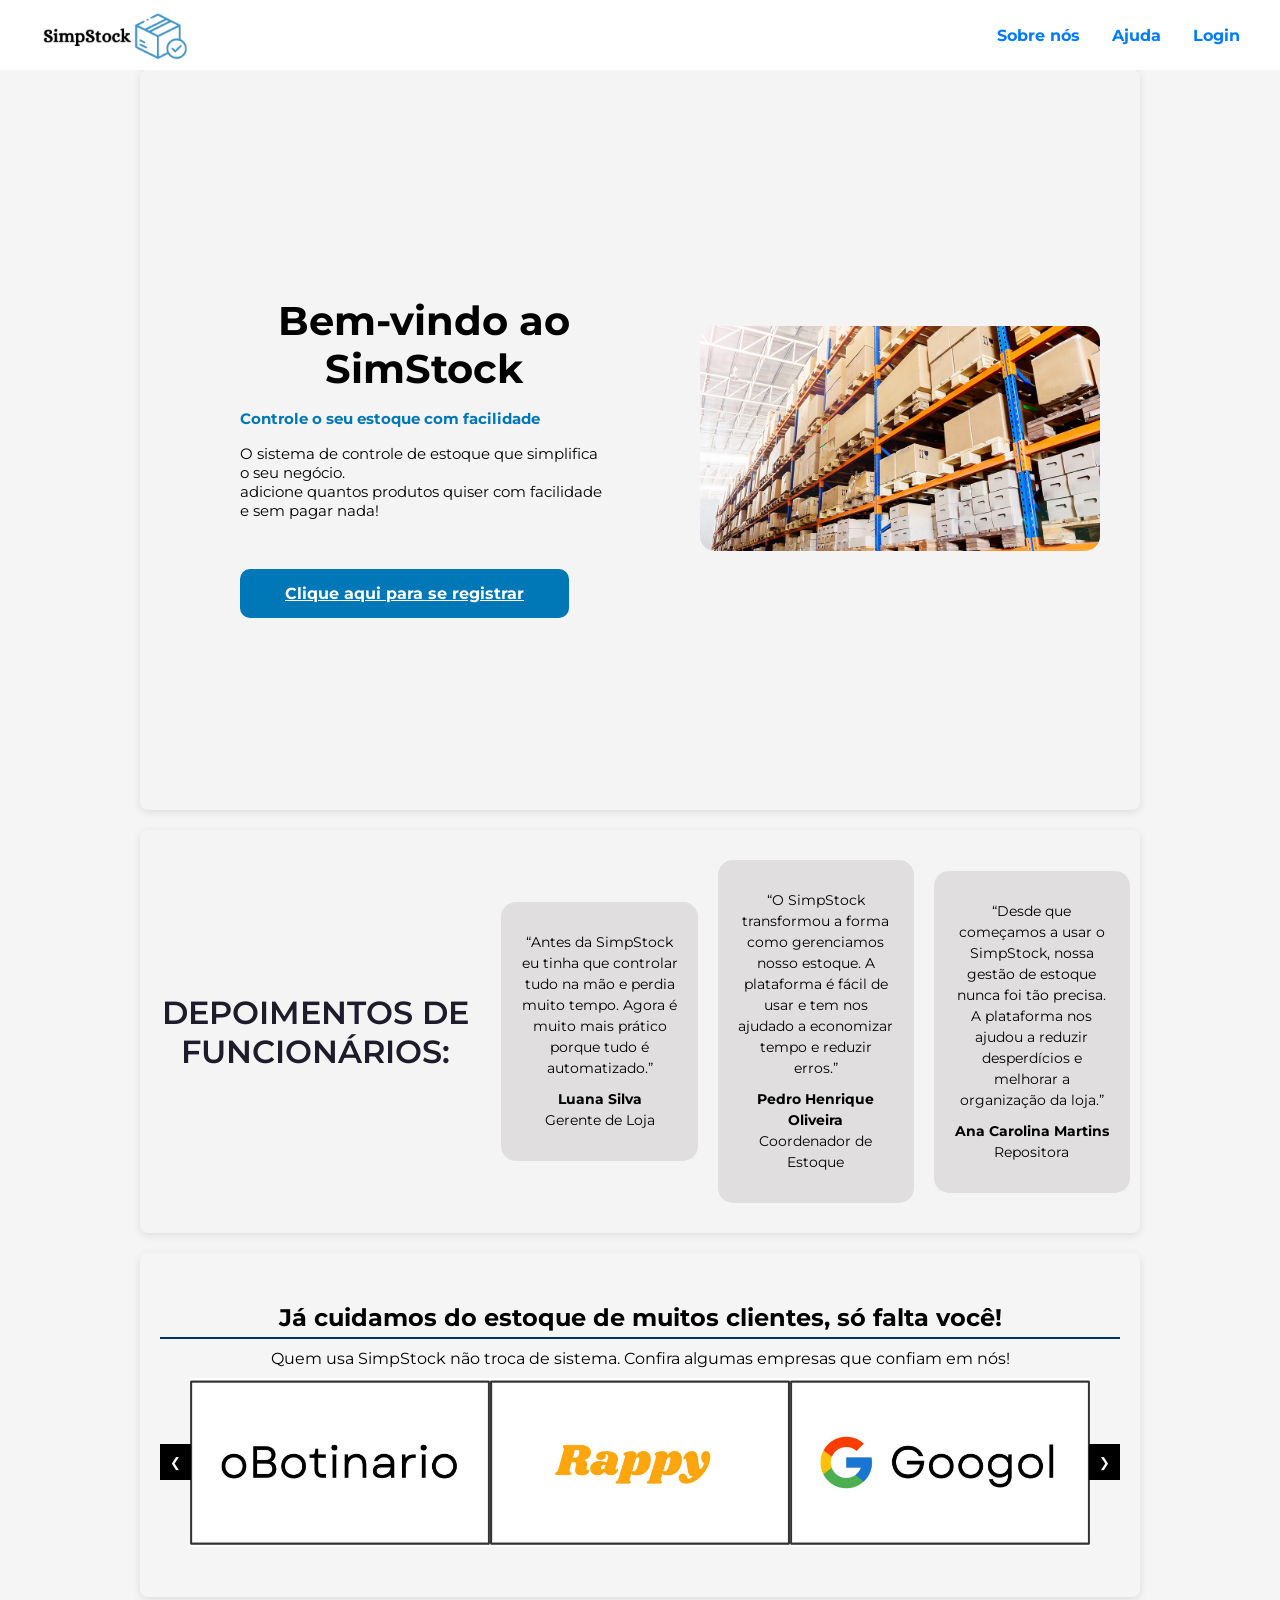
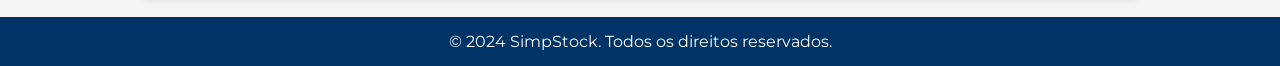
==== index.html @ a416d8d1 "Arquivos atuais do projeto" ====
<!DOCTYPE html>
<html lang="Pt-br">
<head>
    <meta charset="UTF-8">
    <meta http-equiv="X-UA-Compatible" content="IE=edge">
    <meta name="viewport" content="width=device-width, initial-scale=1.0">
    <link rel="stylesheet" href="https://cdnjs.cloudflare.com/ajax/libs/font-awesome/6.4.2/css/all.min.css">
    <link href='https://unpkg.com/boxicons@2.1.2/css/boxicons.min.css' rel='stylesheet'>
    <link rel="stylesheet" href="src/Simpstock_style.css">
    <title>SimpStock</title>
</head>
<body>
    <header>
        <nav class="navigation">
                    <img class="logo" src="src/imagens/logo.png" alt="SimStock">
                    <ul class="nav-menu">
                        <li class="nav-item"><a href="src/Sobre_nós.html"><Strong>Sobre nós</Strong></a></li>
                        <li class="nav-item"><a href="src/Ajuda.html"><Strong>Ajuda</Strong></a></li>
                        <li class="nav-item"><a href="src/Login.html"><Strong>Login</Strong></a></li>
                    </ul>
        </nav>
    </header>
    <main>
        <!-- apresentação -->
        <section class="home">
            <div class="home-text">
                <h1 class="text-h1">Bem-vindo ao SimStock</h4>
                <h4 class="text-h4">Controle o seu estoque com facilidade</h1>
                <p>O sistema de controle de estoque que simplifica o seu negócio.<br> 
                    adicione quantos produtos quiser com facilidade e sem pagar nada!</p>
                <a href="src/Login.html" class="home-btn">Clique aqui para se registrar</a>
            </div>
            <div class="home-img">
                <img src="src/imagens/Estoque.jpg" alt="Estoque">
            </div>

        </section>
        <!-- Depoimentos -->
        <section class="Depoimentos">
            <h1 class="depoimentos-title">Depoimentos de Funcionários:</h1>
            <div class="dep1">
                <p>“Antes da SimpStock eu tinha que controlar tudo na mão e perdia muito tempo. Agora é muito mais prático porque tudo é automatizado.”</p>
                <p><strong> Luana Silva</strong><br>Gerente de Loja</p>
            </div>
            <div class="dep2">
                <p>“O SimpStock transformou a forma como gerenciamos nosso estoque. A plataforma é fácil de usar e tem nos ajudado a economizar tempo e reduzir erros.”</p>
                <p><strong>Pedro Henrique Oliveira</strong><br>Coordenador de Estoque</p>
            </div>
            <div class="dep3">
                <p>“Desde que começamos a usar o SimpStock, nossa gestão de estoque nunca foi tão precisa. A plataforma nos ajudou a reduzir desperdícios e melhorar a organização da loja.”</p>
                <p><strong>Ana Carolina Martins</strong><br>Repositora</p>
            </section>

        <!-- Carrossel de Clientes -->
        <section class="clients">
            <h2 class="section-title">Já cuidamos do estoque de muitos clientes, só falta você!</h2>
            <p class="section-description">Quem usa SimpStock não troca de sistema. Confira algumas empresas que confiam em nós!</p>
            <div class="carousel">
                <button class="carousel-button prev" onclick="prevSlide()">&#10094;</button>
                <div class="carousel-images">
                    <img src="src/imagens/Botinario.jpg" alt="O Botinario" class="client-logo">
                    <img src="src/imagens/rappy.jpg" alt="Rappy" class="client-logo">
                    <img src="src/imagens/googol.jpg" alt="Googol" class="client-logo">
                    <img src="src/imagens/linked.jpg" alt="Linked Out">
                    <img src="src/imagens/clothes.jpg" alt="Wesley Clothes">
                    <img src="src/imagens/marca 6.jpg" alt="Marca 6">
                </div>
                <button class="carousel-button next" onclick="nextSlide()">&#10095;</button>
            </div>
        </section>
    </main>
    <!-- Rodapé -->
    <footer>
        <p>&copy; 2024 SimpStock. Todos os direitos reservados.</p>
    </footer>

    <script src="src/Simpstock_script.js"></script>
</body>
</html>
---- src/Simpstock_style.css ----
@import url('https://fonts.googleapis.com/css2?family=Montserrat:wght@300;400;500;600;700&display=swap');

*{
    margin: 0;
    padding: 0;
    box-sizing: border-box;
    font-family: 'Montserrat', sans-serif;
}
body {
    background-color: rgb(245, 245, 245);
    display: flex;
    align-items: center;
    justify-content: center;
    flex-direction: column;
    padding-top: 50px;
}

/* Página Principal */
:root{
    --red:#0077b6;
    --white:#fff;
    --dark:#1e1c2a;
}
.navigation {
    display: flex;
    align-items: center;
    justify-content: space-between;
    padding: 18px 40px;
    width: 100%;
    background: transparent;
    position: fixed; 
    top: 0;
    left: 0;
    z-index: 1000; 
    box-shadow: none;
    transition: all 0.3s;
    height: 70px;
    background-color: white;
}

.navigation .logo {
    width: 150px;
}

.nav-menu {
    display: flex;
    gap: 2rem;
    list-style: none;
}

.nav-menu .nav-item a {
    color: #007BFF; 
    font-weight: bolder;
    text-decoration: none;
    font-size: 16px;
    font-weight: 500;
    transition: color 0.3s;
}

.nav-menu .nav-item a:hover {
    color: var(--red);
}


.home {
    width: 100%;
    height: calc(90vh - 70px); 
    display: flex;
    align-items: center;
    justify-content: space-between;
    padding: 0px 10%;
    flex-direction: row; 
    gap: 2rem;
}

.home-text{
    max-width: 37rem;
}
.home-text .text-h4{
    font-size: 1.5rem;
    color: var(--red);
    margin-bottom: 1rem;
}
.home-text .text-h1{
    font-size: 4rem;
    margin-bottom: 1rem;
    line-height: 4rem;
}
.home-text p{
    margin-bottom: 4rem;
}
.home-btn{
    padding: 15px 45px;
    background: var(--red);
    color: var(--white);
    border-radius: 10px;
    font-weight: 700;
    transition: all 0.5s;
}
.home-btn:hover{
    background: #00b4d8;
}
.home-img img{
    width: 1000px;
    border-radius: 30px;
    margin-left: 60px;
}
@media (max-width: 768px) {
    .navigation {
        flex-direction: column;
        align-items: flex-start;
    }

    .nav-menu {
        flex-direction: column;
        gap: 1rem;
        margin-top: 10px;
    }

    .nav-menu .nav-item a {
        font-size: 14px;
    }
}

.home-text {
    max-width: 50%; 
    text-align: left; 
}
    .home .text-h4{
        font-size: 15px;
    }
    .home .text-h1{
        font-size: 2.5rem;
        line-height: 3rem;
    }
    .home p{
        font-size: 15px;
    }
    .home-img {
        max-width: 50%;
    }
    
    .home-img img {
        width: 100%; 
        border-radius: 15px;
    }

/* Depoimentos */
    .Depoimentos {
        display: flex;
        justify-content: space-around;
        align-items: center;
        margin: 20px 0;
        padding: 20px;
        padding: 20px 0;
        text-align: center;
        }

      .depoimentos-title {
        font-size: 2rem;
        font-weight: 600;
        color: #1e1c2a;
        margin-bottom: 20px; 
        text-transform: uppercase;
    }

      .dep1, .dep2, .dep3 {
        background-color: #e0dede;
        padding: 20px;
        border-radius: 15px;
        width: 30%;
        margin: 10px;
      }
      
      .dep1 h2, .dep2 h2, .dep3 h2 {
        font-size: 18px;
        font-weight: bold;
        margin-bottom: 15px;
      }
      
      .dep1 p, .dep2 p, .dep3 p {
        font-size: 14px;
        margin-bottom: 10px;
        line-height: 1.5;
      }
      
      .dep1 strong, .dep2 strong, .dep3 strong {
        color: black;
      }

/*Carrosel de Clientes*/
.clients {
    text-align: center;
    padding: 50px 20px;
    background-color: rgb(245, 245, 245);;
  }
  
  .carousel {
    display: flex;
    align-items: center;
    justify-content: center;
    position: relative;
  }
  
  .carousel-images {
    display: flex;
    overflow: hidden;
    width: 900px;
  }
  
  .carousel-images img {
    min-width: 300px;
    transition: transform 0.5s ease-in-out;
  }
  
  .carousel-button {
    background: #000000;
    color: white;
    border: none;
    cursor: pointer;
    padding: 10px;
    position: absolute;
    top: 50%;
    transform: translateY(-50%);
  }
  
  .carousel-button.prev {
    left: 0;
  }
  
  .carousel-button.next {
    right: 0;
  }

/* Login */
body.login-page {
    background-color: rgb(245, 245, 245);
    font-family: 'Montserrat', sans-serif;
}

body.login-page {
    display: flex;
    align-items: center;
    justify-content: center;
    flex-direction: column;
    min-height: 100vh;
    padding-top: 0;
}

.container{
    background-color: #fff;
    border-radius: 30px;
    box-shadow: 0 5px 15px rgba(0, 0, 0, 0.35);
    position: relative;
    overflow: hidden;
    width: 768px;
    max-width: 100%;
    min-height: 480px;
}

.container p{
    font-size: 14px;
    line-height: 20px;
    letter-spacing: 0.3px;
    margin: 20px 0;
}

.container span{
    font-size: 12px;
}

.container a{
    color: #333;
    font-size: 13px;
    text-decoration: none;
    margin: 15px 0 10px;
}

.container button{
    background-color: #0077b6;
    color: #fff;
    font-size: 12px;
    padding: 10px 45px;
    border: 1px solid transparent;
    border-radius: 8px;
    font-weight: 600;
    letter-spacing: 0.5px;
    text-transform: uppercase;
    margin-top: 10px;
    cursor: pointer;
}

.container button.hidden{
    background-color: transparent;
    border-color: #fff;
}

.container form{
    background-color: #fff;
    display: flex;
    align-items: center;
    justify-content: center;
    flex-direction: column;
    padding: 0 40px;
    height: 100%;
}

.container input{
    background-color: #eee;
    border: none;
    margin: 8px 0;
    padding: 10px 15px;
    font-size: 13px;
    border-radius: 8px;
    width: 100%;
    outline: none;
}

.form-container{
    position: absolute;
    top: 0;
    height: 100%;
    transition: all 0.6s ease-in-out;
}

.sign-in{
    left: 0;
    width: 50%;
    z-index: 2;
}

.container.active .sign-in{
    transform: translateX(100%);
}

.sign-up{
    left: 0;
    width: 50%;
    opacity: 0;
    z-index: 1;
}

.container.active .sign-up{
    transform: translateX(100%);
    opacity: 1;
    z-index: 5;
    animation: move 0.6s;
}

@keyframes move{
    0%, 49.99%{
        opacity: 0;
        z-index: 1;
    }
    50%, 100%{
        opacity: 1;
        z-index: 5;
    }
}

.social-icons{
    margin: 20px 0;
}

.social-icons a{
    border: 1px solid #ccc;
    border-radius: 20%;
    display: inline-flex;
    justify-content: center;
    align-items: center;
    margin: 0 3px;
    width: 40px;
    height: 40px;
}

.toggle-container{
    position: absolute;
    top: 0;
    left: 50%;
    width: 50%;
    height: 100%;
    overflow: hidden;
    transition: all 0.6s ease-in-out;
    border-radius: 150px 0 0 100px;
    z-index: 1000;
}

.container.active .toggle-container{
    transform: translateX(-100%);
    border-radius: 0 150px 100px 0;
}

.toggle{
    background-color: #0077b6;
    height: 100%;
    background: linear-gradient(to right, #00b4d8, #03045e);
    color: #fff;
    position: relative;
    left: -100%;
    height: 100%;
    width: 200%;
    transform: translateX(0);
    transition: all 0.6s ease-in-out;
}

.container.active .toggle{
    transform: translateX(50%);
}

.toggle-panel{
    position: absolute;
    width: 50%;
    height: 100%;
    display: flex;
    align-items: center;
    justify-content: center;
    flex-direction: column;
    padding: 0 30px;
    text-align: center;
    top: 0;
    transform: translateX(0);
    transition: all 0.6s ease-in-out;
}

.toggle-left{
    transform: translateX(-200%);
}

.container.active .toggle-left{
    transform: translateX(0);
}

.toggle-right{
    right: 0;
    transform: translateX(0);
}

.container.active .toggle-right{
    transform: translateX(200%);
}


/*Sobre Nós*/
.valores
.Valores h1,
.Valores h2{
    color: black;
}

h1 {
    text-align: center;
    margin-top: 20px;
}

section {
    padding: 20px;
    margin: 20px auto;
    max-width: 1000px;
    background-color: #f4f4f4;
    border-radius: 8px;
    box-shadow: 0 2px 8px rgba(0, 0, 0, 0.1);
}

section h2 {
    margin-bottom: 10px;
    border-bottom: 2px solid #003366;
    padding-bottom: 5px;
}

section p {
    margin: 10px 0;
}

strong .valores {
    color: black;
}

/* Contact Section */
.contact-container {
    display: flex;
    justify-content: space-between;
    margin-top: 20px;
}

.contact-container div {
    flex: 1;
    text-align: center;
    padding: 10px;
    background-color: #e6f7ff;
    border-radius: 8px;
    margin: 0 10px;
}

.contact-container div p {
    margin: 5px 0;
    font-weight: bold;
}

footer {
    background-color: #003366;
    color: #fff;
    text-align: center;
    padding: 10px 0;
    position: relative;
    bottom: 0;
    width: 100%;
}

footer p {
    margin: 5px 0;
}

footer a {
    color: #ffc107;
    text-decoration: none;
}

footer a:hover {
    text-decoration: underline;
}


/*tela_inicial*/
.central{
    display: flex;
    flex-direction: column;
    align-items: center;
    flex-grow: 1;
}

button.central {
    width: 350px;
    padding: 20px;
    margin: 15px 0;
    border: none;
    border-radius: 12px;
    background-color: #333;
    color: #fff;
    font-size: 20px;
    cursor: pointer;
    transition: background-color 0.3s, transform 0.2s;
}

button.central:hover {
    background-color: #444;
    transform: scale(1.05);
}

h4.central {
    position: absolute;
    bottom: 10px;
    left: 50%;
    transform: translateX(-50%);
    color: #333;
    font-weight: normal;
    font-size: 16px;
}

h4 strong.central {
    color: #3498db;
}
/* ... Mantenha o CSS anterior ... */

/* NOVO: Estilo para o container de senha e o ícone do olho */
.password-container {
    position: relative;
    width: 100%;
}

.password-container input {
    width: 100%;
    padding-right: 40px; /* Espaço para não escrever em cima do ícone */
}

.password-container i {
    position: absolute;
    right: 15px;
    top: 50%;
    transform: translateY(-50%);
    cursor: pointer;
    color: #666;
    font-size: 14px;
}

.password-container i:hover {
    color: #0077b6;
}
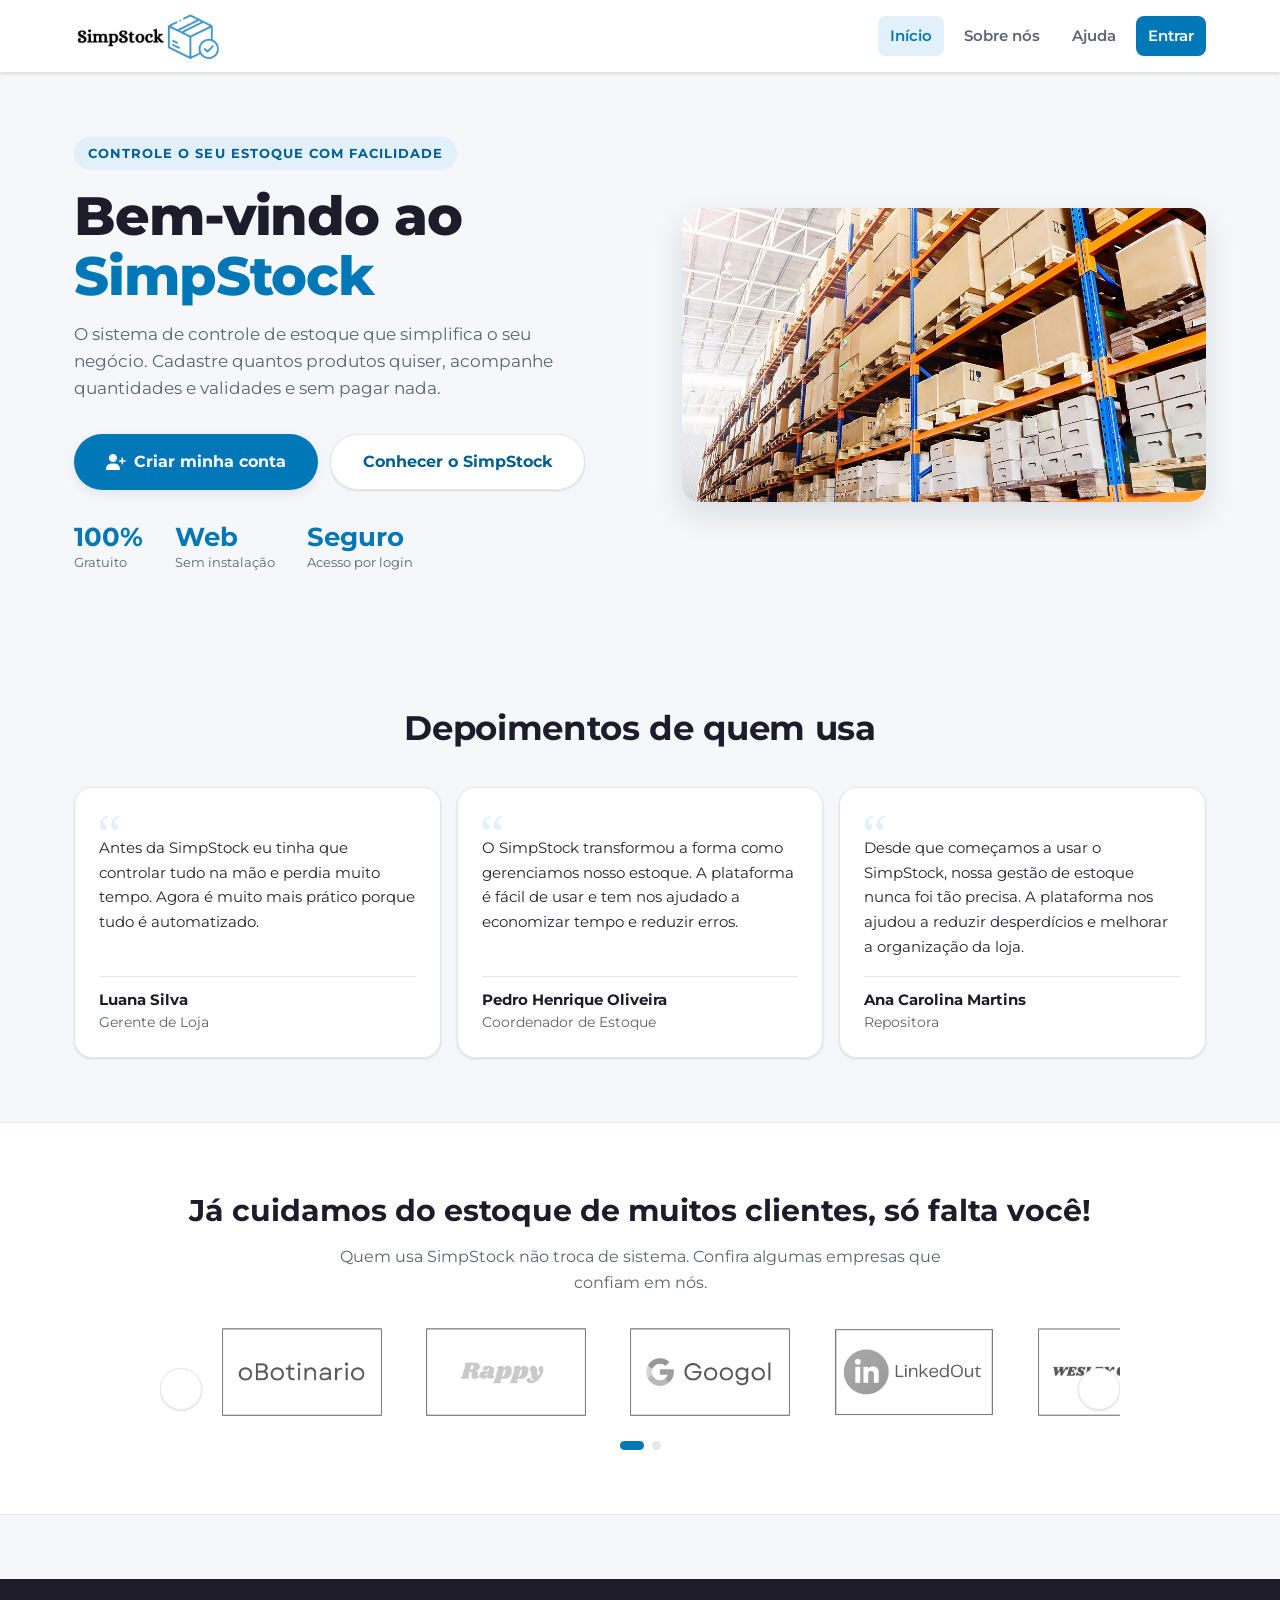
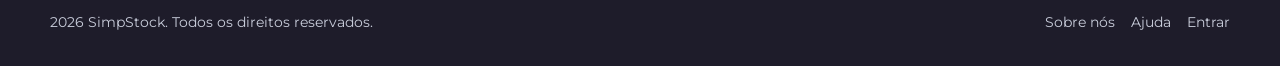
==== commit b16c78d7: "refatoração do projeto" ====
--- a/index.html
+++ b/index.html
@@ -1,79 +1,111 @@
 <!DOCTYPE html>
-<html lang="Pt-br">
+<html lang="pt-br">
 <head>
     <meta charset="UTF-8">
-    <meta http-equiv="X-UA-Compatible" content="IE=edge">
     <meta name="viewport" content="width=device-width, initial-scale=1.0">
+    <meta name="description" content="SimpStock: sistema web gratuito de controle de estoque. Cadastre produtos, acompanhe quantidades e validades e organize o seu inventário.">
+    <link rel="icon" href="src/imagens/favicon.ico?v=2" sizes="any">
     <link rel="stylesheet" href="https://cdnjs.cloudflare.com/ajax/libs/font-awesome/6.4.2/css/all.min.css">
-    <link href='https://unpkg.com/boxicons@2.1.2/css/boxicons.min.css' rel='stylesheet'>
+    <link rel="stylesheet" href="src/tema.css">
     <link rel="stylesheet" href="src/Simpstock_style.css">
-    <title>SimpStock</title>
+    <title>SimpStock - Controle de estoque simples</title>
 </head>
-<body>
+<body data-raiz="." data-area="site" data-pagina="inicio">
+    <a class="pular-conteudo" href="#conteudo">Pular para o conteúdo</a>
+
     <header>
-        <nav class="navigation">
-                    <img class="logo" src="src/imagens/logo.png" alt="SimStock">
-                    <ul class="nav-menu">
-                        <li class="nav-item"><a href="src/Sobre_nós.html"><Strong>Sobre nós</Strong></a></li>
-                        <li class="nav-item"><a href="src/Ajuda.html"><Strong>Ajuda</Strong></a></li>
-                        <li class="nav-item"><a href="src/Login.html"><Strong>Login</Strong></a></li>
-                    </ul>
+        <nav class="navigation" aria-label="Navegação principal">
+            <a href="index.html" aria-label="SimpStock - página inicial">
+                <img class="logo" src="src/imagens/logo.png" alt="SimpStock">
+            </a>
+            <button class="nav-toggle" type="button" aria-label="Abrir menu" aria-expanded="false" aria-controls="menu-principal">
+                <i class="fa-solid fa-bars" aria-hidden="true"></i>
+            </button>
+            <ul class="nav-menu" id="menu-principal"></ul>
         </nav>
     </header>
-    <main>
-        <!-- apresentação -->
+
+    <main id="conteudo">
+        <!-- Apresentação do sistema -->
         <section class="home">
             <div class="home-text">
-                <h1 class="text-h1">Bem-vindo ao SimStock</h4>
-                <h4 class="text-h4">Controle o seu estoque com facilidade</h1>
-                <p>O sistema de controle de estoque que simplifica o seu negócio.<br> 
-                    adicione quantos produtos quiser com facilidade e sem pagar nada!</p>
-                <a href="src/Login.html" class="home-btn">Clique aqui para se registrar</a>
+                <h4 class="text-h4">Controle o seu estoque com facilidade</h4>
+                <h1 class="text-h1">Bem-vindo ao <span class="destaque">SimpStock</span></h1>
+                <p>
+                    O sistema de controle de estoque que simplifica o seu negócio.
+                    Cadastre quantos produtos quiser, acompanhe quantidades e validades e sem pagar nada.
+                </p>
+                <div class="home-acoes">
+                    <a href="src/Login.html" class="home-btn">
+                        <i class="fa-solid fa-user-plus" aria-hidden="true"></i> Criar minha conta
+                    </a>
+                    <a href="src/Sobre_nós.html" class="home-btn home-btn--secundario">
+                        Conhecer o SimpStock
+                    </a>
+                </div>
+                <div class="home-numeros">
+                    <div><strong>100%</strong><span>Gratuito</span></div>
+                    <div><strong>Web</strong><span>Sem instalação</span></div>
+                    <div><strong>Seguro</strong><span>Acesso por login</span></div>
+                </div>
             </div>
             <div class="home-img">
-                <img src="src/imagens/Estoque.jpg" alt="Estoque">
+                <img src="src/imagens/Estoque.jpg" alt="Prateleiras organizadas de um estoque" width="1000" height="667">
             </div>
+        </section>
 
+        <!-- Depoimentos -->
+        <section class="Depoimentos" data-revelar>
+            <h2 class="depoimentos-title">Depoimentos de quem usa</h2>
+            <div class="grade-depoimentos">
+                <div class="dep1">
+                    <p>Antes da SimpStock eu tinha que controlar tudo na mão e perdia muito tempo. Agora é muito mais prático porque tudo é automatizado.</p>
+                    <p><strong>Luana Silva</strong><br>Gerente de Loja</p>
+                </div>
+                <div class="dep2">
+                    <p>O SimpStock transformou a forma como gerenciamos nosso estoque. A plataforma é fácil de usar e tem nos ajudado a economizar tempo e reduzir erros.</p>
+                    <p><strong>Pedro Henrique Oliveira</strong><br>Coordenador de Estoque</p>
+                </div>
+                <div class="dep3">
+                    <p>Desde que começamos a usar o SimpStock, nossa gestão de estoque nunca foi tão precisa. A plataforma nos ajudou a reduzir desperdícios e melhorar a organização da loja.</p>
+                    <p><strong>Ana Carolina Martins</strong><br>Repositora</p>
+                </div>
+            </div>
         </section>
-        <!-- Depoimentos -->
-        <section class="Depoimentos">
-            <h1 class="depoimentos-title">Depoimentos de Funcionários:</h1>
-            <div class="dep1">
-                <p>“Antes da SimpStock eu tinha que controlar tudo na mão e perdia muito tempo. Agora é muito mais prático porque tudo é automatizado.”</p>
-                <p><strong> Luana Silva</strong><br>Gerente de Loja</p>
-            </div>
-            <div class="dep2">
-                <p>“O SimpStock transformou a forma como gerenciamos nosso estoque. A plataforma é fácil de usar e tem nos ajudado a economizar tempo e reduzir erros.”</p>
-                <p><strong>Pedro Henrique Oliveira</strong><br>Coordenador de Estoque</p>
-            </div>
-            <div class="dep3">
-                <p>“Desde que começamos a usar o SimpStock, nossa gestão de estoque nunca foi tão precisa. A plataforma nos ajudou a reduzir desperdícios e melhorar a organização da loja.”</p>
-                <p><strong>Ana Carolina Martins</strong><br>Repositora</p>
-            </section>
 
-        <!-- Carrossel de Clientes -->
-        <section class="clients">
+        <!-- Carrossel de logos dos clientes -->
+        <section class="clients" data-revelar>
             <h2 class="section-title">Já cuidamos do estoque de muitos clientes, só falta você!</h2>
-            <p class="section-description">Quem usa SimpStock não troca de sistema. Confira algumas empresas que confiam em nós!</p>
-            <div class="carousel">
-                <button class="carousel-button prev" onclick="prevSlide()">&#10094;</button>
+            <p class="section-description">Quem usa SimpStock não troca de sistema. Confira algumas empresas que confiam em nós.</p>
+            <div class="carousel" tabindex="0" role="group" aria-label="Empresas que usam o SimpStock">
+                <button class="carousel-button prev" type="button" aria-label="Logos anteriores"></button>
                 <div class="carousel-images">
                     <img src="src/imagens/Botinario.jpg" alt="O Botinario" class="client-logo">
                     <img src="src/imagens/rappy.jpg" alt="Rappy" class="client-logo">
                     <img src="src/imagens/googol.jpg" alt="Googol" class="client-logo">
-                    <img src="src/imagens/linked.jpg" alt="Linked Out">
-                    <img src="src/imagens/clothes.jpg" alt="Wesley Clothes">
-                    <img src="src/imagens/marca 6.jpg" alt="Marca 6">
+                    <img src="src/imagens/linked.jpg" alt="Linked Out" class="client-logo">
+                    <img src="src/imagens/clothes.jpg" alt="Wesley Clothes" class="client-logo">
+                    <img src="src/imagens/marca 6.jpg" alt="Marca 6" class="client-logo">
                 </div>
-                <button class="carousel-button next" onclick="nextSlide()">&#10095;</button>
+                <button class="carousel-button next" type="button" aria-label="Próximas logos"></button>
+                <div class="carousel-pontos"></div>
             </div>
         </section>
     </main>
+
     <!-- Rodapé -->
     <footer>
-        <p>&copy; 2024 SimpStock. Todos os direitos reservados.</p>
+        <div class="rodape-conteudo">
+            <p><span data-ano>2024</span> SimpStock. Todos os direitos reservados.</p>
+            <ul class="rodape-links">
+                <li><a href="src/Sobre_nós.html">Sobre nós</a></li>
+                <li><a href="src/Ajuda.html">Ajuda</a></li>
+                <li><a href="src/Login.html">Entrar</a></li>
+            </ul>
+        </div>
     </footer>
 
+    <script src="src/comum.js"></script>
     <script src="src/Simpstock_script.js"></script>
 </body>
 </html>
--- a/src/tema.css
+++ b/src/tema.css
@@ -0,0 +1,630 @@
+/* SimpStock - Estilos base
+   Variáveis, reset e componentes usados nas duas áreas do site.
+   Deve ser carregado antes do Simpstock_style.css e do
+   Sistema_style.css. */
+
+@import url('https://fonts.googleapis.com/css2?family=Montserrat:wght@300;400;500;600;700;800&display=swap');
+
+:root {
+    /* Azuis da marca */
+    --azul-900: #003366;
+    --azul-800: #004e7c;
+    --azul-700: #005f92;
+    --azul-600: #0077b6; /* cor primária */
+    --azul-500: #0091d5;
+    --azul-400: #00b4d8; /* destaque / hover */
+    --azul-100: #e1f0fa;
+    --azul-50: #f2f9fd;
+
+    /* Neutros */
+    --escuro: #1e1c2a;
+    --texto: #22252b;
+    --texto-suave: #5b6472;
+    --borda: #e3e8ef;
+    --superficie: #ffffff;
+    --fundo: #f5f7fa;
+
+    /* Semânticas */
+    --sucesso: #178a4c;
+    --sucesso-fraco: #e6f5ec;
+    --alerta: #b45309;
+    --alerta-fraco: #fdf1e0;
+    --perigo: #c62828;
+    --perigo-fraco: #fdecec;
+
+    /* Escala de espaçamento */
+    --e-1: 4px;
+    --e-2: 8px;
+    --e-3: 12px;
+    --e-4: 16px;
+    --e-5: 24px;
+    --e-6: 32px;
+    --e-7: 48px;
+    --e-8: 64px;
+
+    /* Raio e sombra */
+    --raio-sm: 8px;
+    --raio: 12px;
+    --raio-lg: 18px;
+    --raio-full: 999px;
+    --sombra-sm: 0 1px 2px rgba(16, 24, 40, .06), 0 1px 3px rgba(16, 24, 40, .08);
+    --sombra: 0 4px 12px rgba(16, 24, 40, .08);
+    --sombra-lg: 0 12px 32px rgba(16, 24, 40, .12);
+
+    /* Movimento */
+    --transicao: .2s ease;
+
+    --altura-topo: 72px;
+    --largura-maxima: 1180px;
+}
+
+* {
+    margin: 0;
+    padding: 0;
+    box-sizing: border-box;
+}
+
+html {
+    scroll-behavior: smooth;
+}
+
+body {
+    font-family: 'Montserrat', system-ui, -apple-system, 'Segoe UI', sans-serif;
+    background-color: var(--fundo);
+    color: var(--texto);
+    font-size: 16px;
+    line-height: 1.6;
+    -webkit-font-smoothing: antialiased;
+}
+
+img {
+    max-width: 100%;
+    display: block;
+}
+
+a {
+    color: var(--azul-600);
+    text-decoration: none;
+    transition: color var(--transicao);
+}
+
+a:hover {
+    color: var(--azul-400);
+}
+
+/* Contorno de foco visível para navegação por teclado */
+:focus-visible {
+    outline: 3px solid var(--azul-400);
+    outline-offset: 2px;
+    border-radius: var(--raio-sm);
+}
+
+/* Desliga as animações quando o sistema do usuário pede menos movimento */
+@media (prefers-reduced-motion: reduce) {
+    *, *::before, *::after {
+        animation-duration: .01ms;
+        transition-duration: .01ms;
+        scroll-behavior: auto;
+    }
+}
+
+.apenas-leitor-de-tela {
+    position: absolute;
+    width: 1px;
+    height: 1px;
+    overflow: hidden;
+    clip: rect(0 0 0 0);
+    white-space: nowrap;
+}
+
+/* Link que pula direto para o conteúdo, visível apenas ao receber foco */
+.pular-conteudo {
+    position: absolute;
+    left: -9999px;
+    top: var(--e-2);
+    z-index: 2000;
+    background: var(--azul-600);
+    color: #fff;
+    padding: var(--e-2) var(--e-4);
+    border-radius: var(--raio-sm);
+    font-weight: 600;
+}
+
+.pular-conteudo:focus {
+    left: var(--e-4);
+    color: #fff;
+}
+
+/* CABEÇALHO / NAVEGAÇÃO */
+header {
+    position: sticky;
+    top: 0;
+    z-index: 1000;
+    background: var(--superficie);
+    border-bottom: 1px solid var(--borda);
+    box-shadow: var(--sombra-sm);
+}
+
+.navigation {
+    display: flex;
+    align-items: center;
+    justify-content: space-between;
+    gap: var(--e-4);
+    width: 100%;
+    max-width: var(--largura-maxima);
+    margin: 0 auto;
+    padding: 0 var(--e-5);
+    height: var(--altura-topo);
+    background: transparent;
+}
+
+.navigation .logo {
+    width: 148px;
+    height: auto;
+}
+
+.nav-menu {
+    display: flex;
+    align-items: center;
+    gap: var(--e-2);
+    list-style: none;
+}
+
+.nav-menu .nav-item a {
+    display: inline-block;
+    padding: var(--e-2) var(--e-3);
+    border-radius: var(--raio-sm);
+    color: var(--texto-suave);
+    font-size: 15px;
+    font-weight: 600;
+    transition: color var(--transicao), background-color var(--transicao);
+}
+
+.nav-menu .nav-item a:hover,
+.nav-menu .nav-item a:focus-visible {
+    color: var(--azul-600);
+    background: var(--azul-50);
+}
+
+/* Item do menu correspondente à página aberta */
+.nav-menu .nav-item a[aria-current="page"] {
+    color: var(--azul-600);
+    background: var(--azul-100);
+}
+
+/* Item final do menu, exibido como botão */
+.nav-menu .nav-item a.nav-destaque {
+    background: var(--azul-600);
+    color: #fff;
+}
+
+.nav-menu .nav-item a.nav-destaque:hover {
+    background: var(--azul-700);
+    color: #fff;
+}
+
+/* Botão do menu, exibido apenas em telas pequenas */
+.nav-toggle {
+    display: none;
+    background: transparent;
+    border: 1px solid var(--borda);
+    border-radius: var(--raio-sm);
+    width: 44px;
+    height: 44px;
+    cursor: pointer;
+    color: var(--azul-600);
+    font-size: 20px;
+    align-items: center;
+    justify-content: center;
+    transition: background-color var(--transicao);
+}
+
+.nav-toggle:hover {
+    background: var(--azul-50);
+}
+
+.usuario-atual {
+    display: none;
+    align-items: center;
+    gap: var(--e-2);
+    padding: var(--e-2) var(--e-3);
+    border-radius: var(--raio-full);
+    background: var(--azul-50);
+    color: var(--azul-700);
+    font-size: 14px;
+    font-weight: 600;
+    white-space: nowrap;
+}
+
+.usuario-atual.visivel {
+    display: inline-flex;
+}
+
+.usuario-atual .avatar {
+    width: 26px;
+    height: 26px;
+    border-radius: 50%;
+    background: var(--azul-600);
+    color: #fff;
+    display: grid;
+    place-items: center;
+    font-size: 12px;
+    font-weight: 700;
+}
+
+@media (max-width: 820px) {
+    .nav-toggle {
+        display: inline-flex;
+    }
+
+    .nav-menu {
+        position: absolute;
+        top: var(--altura-topo);
+        left: 0;
+        right: 0;
+        flex-direction: column;
+        align-items: stretch;
+        gap: 0;
+        background: var(--superficie);
+        border-bottom: 1px solid var(--borda);
+        box-shadow: var(--sombra);
+        padding: var(--e-2);
+        display: none;
+    }
+
+    .nav-menu.aberto {
+        display: flex;
+    }
+
+    .nav-menu .nav-item a {
+        display: block;
+        padding: var(--e-3) var(--e-4);
+        font-size: 16px;
+    }
+
+    .usuario-atual.visivel {
+        display: none;
+    }
+}
+
+/* BOTÕES */
+.btn {
+    display: inline-flex;
+    align-items: center;
+    justify-content: center;
+    gap: var(--e-2);
+    padding: 12px 22px;
+    border: 1px solid transparent;
+    border-radius: var(--raio-full);
+    font-family: inherit;
+    font-size: 15px;
+    font-weight: 600;
+    line-height: 1.2;
+    cursor: pointer;
+    text-align: center;
+    transition: background-color var(--transicao), border-color var(--transicao),
+                color var(--transicao), transform var(--transicao), box-shadow var(--transicao);
+}
+
+.btn:active {
+    transform: translateY(1px);
+}
+
+.btn:disabled,
+.btn[aria-busy="true"] {
+    opacity: .6;
+    cursor: not-allowed;
+    transform: none;
+}
+
+.btn--primario {
+    background: var(--azul-600);
+    color: #fff;
+    box-shadow: var(--sombra-sm);
+}
+
+.btn--primario:hover:not(:disabled) {
+    background: var(--azul-700);
+    color: #fff;
+    box-shadow: var(--sombra);
+}
+
+.btn--secundario {
+    background: var(--superficie);
+    color: var(--azul-700);
+    border-color: var(--borda);
+}
+
+.btn--secundario:hover:not(:disabled) {
+    background: var(--azul-50);
+    border-color: var(--azul-400);
+    color: var(--azul-700);
+}
+
+.btn--perigo {
+    background: var(--perigo);
+    color: #fff;
+}
+
+.btn--perigo:hover:not(:disabled) {
+    background: #9b1c1c;
+    color: #fff;
+}
+
+.btn--sucesso {
+    background: var(--sucesso);
+    color: #fff;
+}
+
+.btn--sucesso:hover:not(:disabled) {
+    background: #0f6b39;
+    color: #fff;
+}
+
+.btn--pequeno {
+    padding: 7px 14px;
+    font-size: 13px;
+}
+
+.btn--bloco {
+    width: 100%;
+}
+
+/* Indicador de carregamento dentro do botão */
+.btn[aria-busy="true"]::before {
+    content: "";
+    width: 15px;
+    height: 15px;
+    border: 2px solid rgba(255, 255, 255, .45);
+    border-top-color: #fff;
+    border-radius: 50%;
+    animation: girar .7s linear infinite;
+}
+
+.btn--secundario[aria-busy="true"]::before {
+    border-color: rgba(0, 119, 182, .3);
+    border-top-color: var(--azul-600);
+}
+
+@keyframes girar {
+    to { transform: rotate(360deg); }
+}
+
+/* ETIQUETAS DE SITUAÇÃO */
+.etiqueta {
+    display: inline-flex;
+    align-items: center;
+    gap: 6px;
+    padding: 3px 10px;
+    border-radius: var(--raio-full);
+    font-size: 12px;
+    font-weight: 700;
+    line-height: 1.5;
+    white-space: nowrap;
+}
+
+.etiqueta--ok      { background: var(--sucesso-fraco); color: var(--sucesso); }
+.etiqueta--atencao { background: var(--alerta-fraco);  color: var(--alerta); }
+.etiqueta--critico { background: var(--perigo-fraco);  color: var(--perigo); }
+.etiqueta--neutro  { background: var(--azul-100);      color: var(--azul-700); }
+
+/* NOTIFICAÇÕES */
+.pilha-avisos {
+    position: fixed;
+    top: calc(var(--altura-topo) + var(--e-3));
+    right: var(--e-4);
+    z-index: 3000;
+    display: flex;
+    flex-direction: column;
+    gap: var(--e-2);
+    width: min(380px, calc(100vw - 32px));
+    pointer-events: none;
+}
+
+.aviso {
+    display: flex;
+    align-items: flex-start;
+    gap: var(--e-3);
+    padding: var(--e-3) var(--e-4);
+    background: var(--superficie);
+    border: 1px solid var(--borda);
+    border-left: 4px solid var(--azul-600);
+    border-radius: var(--raio);
+    box-shadow: var(--sombra-lg);
+    color: var(--texto);
+    font-size: 14.5px;
+    line-height: 1.5;
+    pointer-events: auto;
+    animation: aviso-entra .25s ease;
+}
+
+.aviso.saindo {
+    animation: aviso-sai .2s ease forwards;
+}
+
+.aviso--sucesso { border-left-color: var(--sucesso); }
+.aviso--erro    { border-left-color: var(--perigo); }
+.aviso--alerta  { border-left-color: var(--alerta); }
+
+.aviso__icone {
+    flex-shrink: 0;
+    font-size: 17px;
+    line-height: 1.4;
+}
+
+.aviso--sucesso .aviso__icone { color: var(--sucesso); }
+.aviso--erro    .aviso__icone { color: var(--perigo); }
+.aviso--alerta  .aviso__icone { color: var(--alerta); }
+.aviso--info    .aviso__icone { color: var(--azul-600); }
+
+.aviso__texto { flex: 1; }
+
+.aviso__fechar {
+    flex-shrink: 0;
+    background: none;
+    border: none;
+    color: var(--texto-suave);
+    font-size: 18px;
+    line-height: 1;
+    cursor: pointer;
+    padding: 2px 4px;
+    border-radius: var(--raio-sm);
+}
+
+.aviso__fechar:hover {
+    background: var(--fundo);
+    color: var(--texto);
+}
+
+@keyframes aviso-entra {
+    from { opacity: 0; transform: translateX(24px); }
+    to   { opacity: 1; transform: translateX(0); }
+}
+
+@keyframes aviso-sai {
+    to { opacity: 0; transform: translateX(24px); }
+}
+
+@media (max-width: 560px) {
+    .pilha-avisos {
+        left: var(--e-3);
+        right: var(--e-3);
+        width: auto;
+    }
+}
+
+/* MODAL DE CONFIRMAÇÃO */
+.fundo-modal {
+    position: fixed;
+    inset: 0;
+    z-index: 4000;
+    background: rgba(30, 28, 42, .55);
+    display: grid;
+    place-items: center;
+    padding: var(--e-4);
+    animation: fundo-entra .18s ease;
+}
+
+.modal {
+    width: min(430px, 100%);
+    background: var(--superficie);
+    border-radius: var(--raio-lg);
+    box-shadow: var(--sombra-lg);
+    padding: var(--e-6);
+    text-align: center;
+    animation: modal-entra .22s ease;
+}
+
+.modal__icone {
+    width: 56px;
+    height: 56px;
+    margin: 0 auto var(--e-4);
+    border-radius: 50%;
+    display: grid;
+    place-items: center;
+    font-size: 24px;
+    background: var(--perigo-fraco);
+    color: var(--perigo);
+}
+
+.modal__icone--info {
+    background: var(--azul-100);
+    color: var(--azul-600);
+}
+
+.modal__titulo {
+    font-size: 20px;
+    font-weight: 700;
+    margin-bottom: var(--e-2);
+    color: var(--texto);
+}
+
+.modal__texto {
+    color: var(--texto-suave);
+    font-size: 15px;
+    margin-bottom: var(--e-5);
+}
+
+.modal__acoes {
+    display: flex;
+    gap: var(--e-3);
+    justify-content: center;
+    flex-wrap: wrap;
+}
+
+@keyframes fundo-entra {
+    from { opacity: 0; }
+    to   { opacity: 1; }
+}
+
+@keyframes modal-entra {
+    from { opacity: 0; transform: translateY(14px) scale(.97); }
+    to   { opacity: 1; transform: translateY(0) scale(1); }
+}
+
+/* ESTADOS DE CARREGAMENTO E VAZIO */
+.esqueleto {
+    background: linear-gradient(90deg, #eef1f6 25%, #e2e8f0 37%, #eef1f6 63%);
+    background-size: 400% 100%;
+    animation: brilho 1.3s ease infinite;
+    border-radius: var(--raio-sm);
+    height: 14px;
+}
+
+@keyframes brilho {
+    from { background-position: 100% 50%; }
+    to   { background-position: 0 50%; }
+}
+
+.estado-vazio {
+    padding: var(--e-7) var(--e-4);
+    text-align: center;
+    color: var(--texto-suave);
+}
+
+.estado-vazio__icone {
+    font-size: 34px;
+    color: var(--azul-400);
+    margin-bottom: var(--e-3);
+}
+
+.estado-vazio__titulo {
+    font-size: 17px;
+    font-weight: 700;
+    color: var(--texto);
+    margin-bottom: var(--e-1);
+}
+
+/* RODAPÉ */
+footer {
+    background: var(--escuro);
+    color: #c9cddb;
+    padding: var(--e-6) var(--e-5);
+    margin-top: var(--e-8);
+}
+
+.rodape-conteudo {
+    max-width: var(--largura-maxima);
+    margin: 0 auto;
+    display: flex;
+    align-items: center;
+    justify-content: space-between;
+    gap: var(--e-4);
+    flex-wrap: wrap;
+    font-size: 14px;
+}
+
+.rodape-links {
+    display: flex;
+    gap: var(--e-4);
+    list-style: none;
+    flex-wrap: wrap;
+}
+
+footer a {
+    color: #c9cddb;
+}
+
+footer a:hover {
+    color: var(--azul-400);
+}
--- a/src/Simpstock_style.css
+++ b/src/Simpstock_style.css
@@ -1,413 +1,745 @@
-@import url('https://fonts.googleapis.com/css2?family=Montserrat:wght@300;400;500;600;700&display=swap');
-
-*{
+/* SimpStock - Páginas públicas
+   Início, Sobre nós, Ajuda e Login.
+   As variáveis, o cabeçalho e o rodapé estão no tema.css. */
+
+.conteudo {
+    max-width: var(--largura-maxima);
+    margin: 0 auto;
+    padding: 0 var(--e-5);
+}
+
+/* HERO / APRESENTAÇÃO */
+.home {
+    display: flex;
+    align-items: center;
+    justify-content: space-between;
+    gap: var(--e-7);
+    max-width: var(--largura-maxima);
+    margin: 0 auto;
+    padding: var(--e-8) var(--e-5);
+}
+
+.home-text {
+    flex: 1 1 460px;
+    max-width: 560px;
+}
+
+.home-text .text-h4 {
+    display: inline-block;
+    font-size: 13px;
+    font-weight: 700;
+    text-transform: uppercase;
+    letter-spacing: .08em;
+    color: var(--azul-700);
+    background: var(--azul-100);
+    padding: 6px 14px;
+    border-radius: var(--raio-full);
+    margin-bottom: var(--e-4);
+}
+
+.home-text .text-h1 {
+    font-size: clamp(2.2rem, 5vw, 3.4rem);
+    font-weight: 800;
+    line-height: 1.1;
+    letter-spacing: -0.02em;
+    color: var(--escuro);
+    margin-bottom: var(--e-4);
+}
+
+.home-text .text-h1 .destaque {
+    color: var(--azul-600);
+}
+
+.home-text p {
+    font-size: 1.05rem;
+    color: var(--texto-suave);
+    margin-bottom: var(--e-6);
+    max-width: 48ch;
+}
+
+.home-acoes {
+    display: flex;
+    gap: var(--e-3);
+    flex-wrap: wrap;
+}
+
+.home-btn {
+    display: inline-flex;
+    align-items: center;
+    gap: var(--e-2);
+    padding: 14px 32px;
+    background: var(--azul-600);
+    color: #fff;
+    border-radius: var(--raio-full);
+    font-weight: 700;
+    box-shadow: var(--sombra);
+    transition: background-color var(--transicao), transform var(--transicao), box-shadow var(--transicao);
+}
+
+.home-btn:hover {
+    background: var(--azul-700);
+    color: #fff;
+    transform: translateY(-2px);
+    box-shadow: var(--sombra-lg);
+}
+
+.home-btn--secundario {
+    background: var(--superficie);
+    color: var(--azul-700);
+    border: 1px solid var(--borda);
+    box-shadow: var(--sombra-sm);
+}
+
+.home-btn--secundario:hover {
+    background: var(--azul-50);
+    color: var(--azul-700);
+    border-color: var(--azul-400);
+}
+
+.home-img {
+    flex: 1 1 420px;
+    max-width: 560px;
+}
+
+.home-img img {
+    width: 100%;
+    height: auto;
+    border-radius: var(--raio-lg);
+    box-shadow: var(--sombra-lg);
+}
+
+/* Destaques numéricos abaixo do texto de apresentação */
+.home-numeros {
+    display: flex;
+    gap: var(--e-6);
+    margin-top: var(--e-6);
+    flex-wrap: wrap;
+}
+
+.home-numeros div {
+    display: flex;
+    flex-direction: column;
+}
+
+.home-numeros strong {
+    font-size: 1.6rem;
+    color: var(--azul-600);
+    line-height: 1.2;
+}
+
+.home-numeros span {
+    font-size: 13px;
+    color: var(--texto-suave);
+}
+
+/* DEPOIMENTOS */
+.Depoimentos {
+    max-width: var(--largura-maxima);
+    margin: 0 auto;
+    padding: var(--e-8) var(--e-5);
+    text-align: center;
+}
+
+.depoimentos-title {
+    font-size: clamp(1.6rem, 3.5vw, 2.1rem);
+    font-weight: 700;
+    color: var(--escuro);
+    margin-bottom: var(--e-6);
+    letter-spacing: -0.01em;
+}
+
+.grade-depoimentos {
+    display: grid;
+    grid-template-columns: repeat(auto-fit, minmax(280px, 1fr));
+    gap: var(--e-4);
+    text-align: left;
+}
+
+.dep1, .dep2, .dep3 {
+    background: var(--superficie);
+    border: 1px solid var(--borda);
+    border-radius: var(--raio-lg);
+    padding: var(--e-5);
+    box-shadow: var(--sombra-sm);
+    transition: transform var(--transicao), box-shadow var(--transicao);
+    display: flex;
+    flex-direction: column;
+    gap: var(--e-4);
+}
+
+.dep1:hover, .dep2:hover, .dep3:hover {
+    transform: translateY(-4px);
+    box-shadow: var(--sombra);
+}
+
+/* Aspas decorativas no início de cada depoimento */
+.dep1 p:first-child,
+.dep2 p:first-child,
+.dep3 p:first-child {
+    position: relative;
+    font-size: 15px;
+    color: var(--texto);
+    line-height: 1.65;
+    padding-top: var(--e-5);
+}
+
+.dep1 p:first-child::before,
+.dep2 p:first-child::before,
+.dep3 p:first-child::before {
+    content: "\201C";
+    position: absolute;
+    top: -6px;
+    left: -2px;
+    font-size: 56px;
+    line-height: 1;
+    color: var(--azul-100);
+    font-family: Georgia, serif;
+}
+
+.dep1 p:last-child,
+.dep2 p:last-child,
+.dep3 p:last-child {
+    margin-top: auto;
+    font-size: 13.5px;
+    color: var(--texto-suave);
+    padding-top: var(--e-3);
+    border-top: 1px solid var(--borda);
+}
+
+.dep1 strong, .dep2 strong, .dep3 strong {
+    color: var(--escuro);
+    font-size: 14.5px;
+}
+
+/* CARROSSEL DE CLIENTES */
+.clients {
+    background: var(--superficie);
+    border-top: 1px solid var(--borda);
+    border-bottom: 1px solid var(--borda);
+    padding: var(--e-8) var(--e-5);
+    text-align: center;
+}
+
+.section-title {
+    font-size: clamp(1.4rem, 3vw, 1.9rem);
+    font-weight: 700;
+    color: var(--escuro);
+    margin-bottom: var(--e-2);
+}
+
+.section-description {
+    color: var(--texto-suave);
+    max-width: 60ch;
+    margin: 0 auto var(--e-6);
+}
+
+.carousel {
+    position: relative;
+    max-width: 960px;
+    margin: 0 auto;
+    padding: 0 52px;
+    overflow: hidden;
+}
+
+.carousel-images {
+    display: flex;
+    align-items: center;
+    gap: var(--e-5);
+    transition: transform .5s ease-in-out;
+}
+
+.carousel-images img {
+    flex: 0 0 auto;
+    width: 180px;
+    height: 90px;
+    object-fit: contain;
+    /* Logos em tons de cinza ganham cor ao passar o mouse.
+       Uniformiza marcas com paletas muito diferentes entre si. */
+    filter: grayscale(1);
+    opacity: .65;
+    transition: filter var(--transicao), opacity var(--transicao);
+}
+
+.carousel-images img:hover {
+    filter: grayscale(0);
+    opacity: 1;
+}
+
+.carousel-button {
+    position: absolute;
+    top: 50%;
+    transform: translateY(-50%);
+    z-index: 2;
+    width: 42px;
+    height: 42px;
+    display: grid;
+    place-items: center;
+    background: var(--superficie);
+    color: var(--azul-600);
+    border: 1px solid var(--borda);
+    border-radius: 50%;
+    box-shadow: var(--sombra-sm);
+    cursor: pointer;
+    font-size: 16px;
+    transition: background-color var(--transicao), color var(--transicao), box-shadow var(--transicao);
+}
+
+.carousel-button:hover {
+    background: var(--azul-600);
+    color: #fff;
+    box-shadow: var(--sombra);
+}
+
+.carousel-button.prev { left: 0; }
+.carousel-button.next { right: 0; }
+
+.carousel-pontos {
+    display: flex;
+    justify-content: center;
+    gap: var(--e-2);
+    margin-top: var(--e-5);
+}
+
+.carousel-ponto {
+    width: 9px;
+    height: 9px;
+    padding: 0;
+    border: none;
+    border-radius: 50%;
+    background: var(--borda);
+    cursor: pointer;
+    transition: background-color var(--transicao), width var(--transicao);
+}
+
+.carousel-ponto.ativo {
+    background: var(--azul-600);
+    width: 24px;
+    border-radius: var(--raio-full);
+}
+
+/* PÁGINAS DE CONTEÚDO (Sobre nós / Ajuda) */
+.Valores {
+    max-width: 960px;
+    margin: 0 auto;
+    padding: var(--e-7) var(--e-5) var(--e-8);
+}
+
+.Valores > h1 {
+    font-size: clamp(1.9rem, 4vw, 2.6rem);
+    font-weight: 800;
+    text-align: center;
+    color: var(--escuro);
+    letter-spacing: -0.02em;
+    margin-bottom: var(--e-3);
+}
+
+.subtitulo-pagina {
+    text-align: center;
+    color: var(--texto-suave);
+    max-width: 62ch;
+    margin: 0 auto var(--e-7);
+}
+
+.Valores section {
+    background: var(--superficie);
+    border: 1px solid var(--borda);
+    border-radius: var(--raio-lg);
+    box-shadow: var(--sombra-sm);
+    padding: var(--e-6);
+    margin-bottom: var(--e-4);
+}
+
+.Valores section h2 {
+    font-size: 1.25rem;
+    font-weight: 700;
+    color: var(--escuro);
+    padding-bottom: var(--e-3);
+    margin-bottom: var(--e-4);
+    border-bottom: 2px solid var(--azul-100);
+}
+
+.Valores section p {
+    margin-bottom: var(--e-3);
+    color: var(--texto-suave);
+}
+
+.Valores section p:last-child {
+    margin-bottom: 0;
+}
+
+.Valores section p strong {
+    color: var(--texto);
+}
+
+/* Perguntas frequentes: cada item abre e fecha ao ser clicado */
+.faq-item {
+    border: 1px solid var(--borda);
+    border-radius: var(--raio);
+    margin-bottom: var(--e-3);
+    overflow: hidden;
+    background: var(--superficie);
+}
+
+.faq-item summary {
+    padding: var(--e-4);
+    font-weight: 600;
+    color: var(--texto);
+    cursor: pointer;
+    list-style: none;
+    display: flex;
+    align-items: center;
+    justify-content: space-between;
+    gap: var(--e-3);
+    transition: background-color var(--transicao);
+}
+
+.faq-item summary::-webkit-details-marker { display: none; }
+
+.faq-item summary::after {
+    content: "+";
+    flex-shrink: 0;
+    font-size: 20px;
+    color: var(--azul-600);
+    transition: transform var(--transicao);
+}
+
+.faq-item[open] summary::after {
+    transform: rotate(45deg);
+}
+
+.faq-item summary:hover {
+    background: var(--azul-50);
+}
+
+.faq-item .faq-resposta {
+    padding: 0 var(--e-4) var(--e-4);
+    color: var(--texto-suave);
+    font-size: 15px;
+}
+
+/* Cartões de contato */
+.contact-container {
+    display: grid;
+    grid-template-columns: repeat(auto-fit, minmax(220px, 1fr));
+    gap: var(--e-4);
+    background: transparent;
+    border: none;
+    box-shadow: none;
+    padding: 0;
+}
+
+.contact-container div {
+    background: var(--azul-50);
+    border: 1px solid var(--azul-100);
+    border-radius: var(--raio);
+    padding: var(--e-5);
+    text-align: center;
+}
+
+.contact-container div p:first-child {
+    font-size: 12px;
+    text-transform: uppercase;
+    letter-spacing: .07em;
+    color: var(--texto-suave);
+    font-weight: 700;
+    margin-bottom: var(--e-1);
+}
+
+.contact-container div p:last-child {
+    font-size: 16px;
+    font-weight: 700;
+    color: var(--azul-700);
     margin: 0;
-    padding: 0;
-    box-sizing: border-box;
-    font-family: 'Montserrat', sans-serif;
-}
-body {
-    background-color: rgb(245, 245, 245);
+}
+
+/* LOGIN / CADASTRO */
+body.login-page {
+    display: flex;
+    flex-direction: column;
+    min-height: 100vh;
+    background:
+        radial-gradient(circle at 15% 15%, rgba(0, 180, 216, .12), transparent 45%),
+        radial-gradient(circle at 85% 80%, rgba(0, 119, 182, .12), transparent 45%),
+        var(--fundo);
+}
+
+body.login-page main {
+    flex: 1;
+    display: flex;
+    align-items: center;
+    justify-content: center;
+    padding: var(--e-6) var(--e-4);
+}
+
+.container {
+    background-color: var(--superficie);
+    border-radius: var(--raio-lg);
+    box-shadow: var(--sombra-lg);
+    position: relative;
+    overflow: hidden;
+    width: 820px;
+    max-width: 100%;
+    min-height: 540px;
+}
+
+.container h1 {
+    font-size: 1.6rem;
+    font-weight: 700;
+    color: var(--escuro);
+    margin-bottom: var(--e-2);
+}
+
+.container p {
+    font-size: 14px;
+    line-height: 1.55;
+    margin: var(--e-4) 0;
+}
+
+.container span {
+    font-size: 13px;
+    color: var(--texto-suave);
+    margin-bottom: var(--e-4);
+    display: block;
+}
+
+.container a {
+    color: var(--azul-600);
+    font-size: 13px;
+    font-weight: 600;
+    margin: var(--e-3) 0 var(--e-2);
+}
+
+.container button {
+    background-color: var(--azul-600);
+    color: #fff;
+    font-size: 13px;
+    padding: 13px 45px;
+    border: 1px solid transparent;
+    border-radius: var(--raio-full);
+    font-weight: 700;
+    letter-spacing: .04em;
+    text-transform: uppercase;
+    margin-top: var(--e-4);
+    cursor: pointer;
+    font-family: inherit;
+    display: inline-flex;
+    align-items: center;
+    justify-content: center;
+    gap: var(--e-2);
+    transition: background-color var(--transicao), transform var(--transicao);
+}
+
+.container button:hover:not(:disabled) {
+    background-color: var(--azul-700);
+}
+
+.container button:active:not(:disabled) {
+    transform: translateY(1px);
+}
+
+.container button:disabled,
+.container button[aria-busy="true"] {
+    opacity: .7;
+    cursor: not-allowed;
+}
+
+.container button[aria-busy="true"]::before {
+    content: "";
+    width: 14px;
+    height: 14px;
+    border: 2px solid rgba(255, 255, 255, .45);
+    border-top-color: #fff;
+    border-radius: 50%;
+    animation: girar .7s linear infinite;
+}
+
+.container button.hidden {
+    background-color: transparent;
+    border-color: rgba(255, 255, 255, .8);
+}
+
+.container button.hidden:hover {
+    background-color: rgba(255, 255, 255, .14);
+}
+
+.container form {
+    background-color: var(--superficie);
     display: flex;
     align-items: center;
     justify-content: center;
     flex-direction: column;
-    padding-top: 50px;
-}
-
-/* Página Principal */
-:root{
-    --red:#0077b6;
-    --white:#fff;
-    --dark:#1e1c2a;
-}
-.navigation {
-    display: flex;
-    align-items: center;
-    justify-content: space-between;
-    padding: 18px 40px;
-    width: 100%;
-    background: transparent;
-    position: fixed; 
-    top: 0;
-    left: 0;
-    z-index: 1000; 
-    box-shadow: none;
-    transition: all 0.3s;
-    height: 70px;
-    background-color: white;
-}
-
-.navigation .logo {
-    width: 150px;
-}
-
-.nav-menu {
-    display: flex;
-    gap: 2rem;
-    list-style: none;
-}
-
-.nav-menu .nav-item a {
-    color: #007BFF; 
-    font-weight: bolder;
-    text-decoration: none;
-    font-size: 16px;
-    font-weight: 500;
-    transition: color 0.3s;
-}
-
-.nav-menu .nav-item a:hover {
-    color: var(--red);
-}
-
-
-.home {
-    width: 100%;
-    height: calc(90vh - 70px); 
-    display: flex;
-    align-items: center;
-    justify-content: space-between;
-    padding: 0px 10%;
-    flex-direction: row; 
-    gap: 2rem;
-}
-
-.home-text{
-    max-width: 37rem;
-}
-.home-text .text-h4{
-    font-size: 1.5rem;
-    color: var(--red);
-    margin-bottom: 1rem;
-}
-.home-text .text-h1{
-    font-size: 4rem;
-    margin-bottom: 1rem;
-    line-height: 4rem;
-}
-.home-text p{
-    margin-bottom: 4rem;
-}
-.home-btn{
-    padding: 15px 45px;
-    background: var(--red);
-    color: var(--white);
-    border-radius: 10px;
-    font-weight: 700;
-    transition: all 0.5s;
-}
-.home-btn:hover{
-    background: #00b4d8;
-}
-.home-img img{
-    width: 1000px;
-    border-radius: 30px;
-    margin-left: 60px;
-}
-@media (max-width: 768px) {
-    .navigation {
-        flex-direction: column;
-        align-items: flex-start;
-    }
-
-    .nav-menu {
-        flex-direction: column;
-        gap: 1rem;
-        margin-top: 10px;
-    }
-
-    .nav-menu .nav-item a {
-        font-size: 14px;
-    }
-}
-
-.home-text {
-    max-width: 50%; 
-    text-align: left; 
-}
-    .home .text-h4{
-        font-size: 15px;
-    }
-    .home .text-h1{
-        font-size: 2.5rem;
-        line-height: 3rem;
-    }
-    .home p{
-        font-size: 15px;
-    }
-    .home-img {
-        max-width: 50%;
-    }
-    
-    .home-img img {
-        width: 100%; 
-        border-radius: 15px;
-    }
-
-/* Depoimentos */
-    .Depoimentos {
-        display: flex;
-        justify-content: space-around;
-        align-items: center;
-        margin: 20px 0;
-        padding: 20px;
-        padding: 20px 0;
-        text-align: center;
-        }
-
-      .depoimentos-title {
-        font-size: 2rem;
-        font-weight: 600;
-        color: #1e1c2a;
-        margin-bottom: 20px; 
-        text-transform: uppercase;
-    }
-
-      .dep1, .dep2, .dep3 {
-        background-color: #e0dede;
-        padding: 20px;
-        border-radius: 15px;
-        width: 30%;
-        margin: 10px;
-      }
-      
-      .dep1 h2, .dep2 h2, .dep3 h2 {
-        font-size: 18px;
-        font-weight: bold;
-        margin-bottom: 15px;
-      }
-      
-      .dep1 p, .dep2 p, .dep3 p {
-        font-size: 14px;
-        margin-bottom: 10px;
-        line-height: 1.5;
-      }
-      
-      .dep1 strong, .dep2 strong, .dep3 strong {
-        color: black;
-      }
-
-/*Carrosel de Clientes*/
-.clients {
+    padding: var(--e-6) var(--e-7);
+    height: 100%;
     text-align: center;
-    padding: 50px 20px;
-    background-color: rgb(245, 245, 245);;
-  }
-  
-  .carousel {
-    display: flex;
-    align-items: center;
-    justify-content: center;
-    position: relative;
-  }
-  
-  .carousel-images {
-    display: flex;
-    overflow: hidden;
-    width: 900px;
-  }
-  
-  .carousel-images img {
-    min-width: 300px;
-    transition: transform 0.5s ease-in-out;
-  }
-  
-  .carousel-button {
-    background: #000000;
-    color: white;
-    border: none;
-    cursor: pointer;
-    padding: 10px;
-    position: absolute;
-    top: 50%;
-    transform: translateY(-50%);
-  }
-  
-  .carousel-button.prev {
-    left: 0;
-  }
-  
-  .carousel-button.next {
-    right: 0;
-  }
-
-/* Login */
-body.login-page {
-    background-color: rgb(245, 245, 245);
-    font-family: 'Montserrat', sans-serif;
-}
-
-body.login-page {
-    display: flex;
-    align-items: center;
-    justify-content: center;
-    flex-direction: column;
-    min-height: 100vh;
-    padding-top: 0;
-}
-
-.container{
-    background-color: #fff;
-    border-radius: 30px;
-    box-shadow: 0 5px 15px rgba(0, 0, 0, 0.35);
-    position: relative;
-    overflow: hidden;
-    width: 768px;
-    max-width: 100%;
-    min-height: 480px;
-}
-
-.container p{
+}
+
+.container input {
+    background-color: var(--fundo);
+    border: 1px solid var(--borda);
+    margin: 6px 0;
+    padding: 12px 15px;
     font-size: 14px;
-    line-height: 20px;
-    letter-spacing: 0.3px;
-    margin: 20px 0;
-}
-
-.container span{
-    font-size: 12px;
-}
-
-.container a{
-    color: #333;
-    font-size: 13px;
-    text-decoration: none;
-    margin: 15px 0 10px;
-}
-
-.container button{
-    background-color: #0077b6;
-    color: #fff;
-    font-size: 12px;
-    padding: 10px 45px;
-    border: 1px solid transparent;
-    border-radius: 8px;
-    font-weight: 600;
-    letter-spacing: 0.5px;
-    text-transform: uppercase;
-    margin-top: 10px;
-    cursor: pointer;
-}
-
-.container button.hidden{
-    background-color: transparent;
-    border-color: #fff;
-}
-
-.container form{
-    background-color: #fff;
-    display: flex;
-    align-items: center;
-    justify-content: center;
-    flex-direction: column;
-    padding: 0 40px;
-    height: 100%;
-}
-
-.container input{
-    background-color: #eee;
-    border: none;
-    margin: 8px 0;
-    padding: 10px 15px;
-    font-size: 13px;
-    border-radius: 8px;
+    font-family: inherit;
+    border-radius: var(--raio-sm);
     width: 100%;
     outline: none;
-}
-
-.form-container{
+    color: var(--texto);
+    transition: border-color var(--transicao), box-shadow var(--transicao), background-color var(--transicao);
+}
+
+.container input:focus {
+    border-color: var(--azul-400);
+    background-color: var(--superficie);
+    box-shadow: 0 0 0 3px rgba(0, 180, 216, .18);
+}
+
+.container input.campo-invalido {
+    border-color: var(--perigo);
+    background-color: var(--perigo-fraco);
+}
+
+/* Mensagem de erro exibida abaixo do campo */
+.erro-campo {
+    display: block;
+    width: 100%;
+    text-align: left;
+    font-size: 12.5px;
+    font-weight: 600;
+    color: var(--perigo);
+    margin: -2px 0 6px;
+}
+
+/* Bloco com o acesso de administrador na tela de login */
+.acesso-demo {
+    width: 100%;
+    margin-top: var(--e-5);
+    padding-top: var(--e-4);
+    border-top: 1px dashed var(--borda);
+    display: flex;
+    flex-direction: column;
+    align-items: center;
+    gap: 2px;
+}
+
+.acesso-demo__titulo {
+    font-size: 11px;
+    font-weight: 700;
+    letter-spacing: .08em;
+    text-transform: uppercase;
+    color: var(--texto-suave);
+    margin: 0;
+}
+
+.acesso-demo__dados {
+    font-family: ui-monospace, 'Consolas', monospace;
+    font-size: 12.5px;
+    color: var(--azul-700);
+    display: block;
+    margin: 0;
+}
+
+.acesso-demo__botao {
+    margin-top: var(--e-2);
+    padding: 7px 16px;
+    font-size: 11px;
+    background: transparent;
+    color: var(--azul-600);
+    border: 1px solid var(--azul-100);
+    border-radius: var(--raio-full);
+    text-transform: none;
+    letter-spacing: 0;
+    font-weight: 600;
+}
+
+.acesso-demo__botao:hover:not(:disabled) {
+    background: var(--azul-50);
+    color: var(--azul-700);
+}
+
+/* Lista de regras da senha, atualizada durante a digitação */
+.forca-senha {
+    list-style: none;
+    width: 100%;
+    text-align: left;
+    font-size: 11.5px;
+    margin: 2px 0 4px;
+    display: grid;
+    grid-template-columns: 1fr 1fr;
+    gap: 1px 10px;
+}
+
+.forca-senha .regra-ok { color: var(--sucesso); font-weight: 600; }
+.forca-senha .regra-pendente { color: var(--texto-suave); }
+
+.form-container {
     position: absolute;
     top: 0;
     height: 100%;
-    transition: all 0.6s ease-in-out;
-}
-
-.sign-in{
+    transition: all .6s ease-in-out;
+}
+
+.sign-in {
     left: 0;
     width: 50%;
     z-index: 2;
 }
 
-.container.active .sign-in{
+.container.active .sign-in {
     transform: translateX(100%);
 }
 
-.sign-up{
+.sign-up {
     left: 0;
     width: 50%;
     opacity: 0;
     z-index: 1;
 }
 
-.container.active .sign-up{
+.container.active .sign-up {
     transform: translateX(100%);
     opacity: 1;
     z-index: 5;
-    animation: move 0.6s;
-}
-
-@keyframes move{
-    0%, 49.99%{
-        opacity: 0;
-        z-index: 1;
-    }
-    50%, 100%{
-        opacity: 1;
-        z-index: 5;
-    }
-}
-
-.social-icons{
-    margin: 20px 0;
-}
-
-.social-icons a{
-    border: 1px solid #ccc;
-    border-radius: 20%;
-    display: inline-flex;
-    justify-content: center;
-    align-items: center;
-    margin: 0 3px;
-    width: 40px;
-    height: 40px;
-}
-
-.toggle-container{
+    animation: move .6s;
+}
+
+@keyframes move {
+    0%, 49.99% { opacity: 0; z-index: 1; }
+    50%, 100%  { opacity: 1; z-index: 5; }
+}
+
+.toggle-container {
     position: absolute;
     top: 0;
     left: 50%;
     width: 50%;
     height: 100%;
     overflow: hidden;
-    transition: all 0.6s ease-in-out;
+    transition: all .6s ease-in-out;
     border-radius: 150px 0 0 100px;
     z-index: 1000;
 }
 
-.container.active .toggle-container{
+.container.active .toggle-container {
     transform: translateX(-100%);
     border-radius: 0 150px 100px 0;
 }
 
-.toggle{
-    background-color: #0077b6;
+.toggle {
     height: 100%;
-    background: linear-gradient(to right, #00b4d8, #03045e);
+    background: linear-gradient(135deg, var(--azul-400), var(--azul-900));
     color: #fff;
     position: relative;
     left: -100%;
-    height: 100%;
     width: 200%;
     transform: translateX(0);
-    transition: all 0.6s ease-in-out;
-}
-
-.container.active .toggle{
+    transition: all .6s ease-in-out;
+}
+
+.container.active .toggle {
     transform: translateX(50%);
 }
 
-.toggle-panel{
+.toggle-panel {
     position: absolute;
     width: 50%;
     height: 100%;
@@ -415,153 +747,28 @@
     align-items: center;
     justify-content: center;
     flex-direction: column;
-    padding: 0 30px;
+    padding: 0 var(--e-6);
     text-align: center;
     top: 0;
     transform: translateX(0);
-    transition: all 0.6s ease-in-out;
-}
-
-.toggle-left{
-    transform: translateX(-200%);
-}
-
-.container.active .toggle-left{
-    transform: translateX(0);
-}
-
-.toggle-right{
-    right: 0;
-    transform: translateX(0);
-}
-
-.container.active .toggle-right{
-    transform: translateX(200%);
-}
-
-
-/*Sobre Nós*/
-.valores
-.Valores h1,
-.Valores h2{
-    color: black;
-}
-
-h1 {
-    text-align: center;
-    margin-top: 20px;
-}
-
-section {
-    padding: 20px;
-    margin: 20px auto;
-    max-width: 1000px;
-    background-color: #f4f4f4;
-    border-radius: 8px;
-    box-shadow: 0 2px 8px rgba(0, 0, 0, 0.1);
-}
-
-section h2 {
-    margin-bottom: 10px;
-    border-bottom: 2px solid #003366;
-    padding-bottom: 5px;
-}
-
-section p {
-    margin: 10px 0;
-}
-
-strong .valores {
-    color: black;
-}
-
-/* Contact Section */
-.contact-container {
-    display: flex;
-    justify-content: space-between;
-    margin-top: 20px;
-}
-
-.contact-container div {
-    flex: 1;
-    text-align: center;
-    padding: 10px;
-    background-color: #e6f7ff;
-    border-radius: 8px;
-    margin: 0 10px;
-}
-
-.contact-container div p {
-    margin: 5px 0;
-    font-weight: bold;
-}
-
-footer {
-    background-color: #003366;
+    transition: all .6s ease-in-out;
+}
+
+.toggle-panel h1 {
     color: #fff;
-    text-align: center;
-    padding: 10px 0;
-    position: relative;
-    bottom: 0;
-    width: 100%;
-}
-
-footer p {
-    margin: 5px 0;
-}
-
-footer a {
-    color: #ffc107;
-    text-decoration: none;
-}
-
-footer a:hover {
-    text-decoration: underline;
-}
-
-
-/*tela_inicial*/
-.central{
-    display: flex;
-    flex-direction: column;
-    align-items: center;
-    flex-grow: 1;
-}
-
-button.central {
-    width: 350px;
-    padding: 20px;
-    margin: 15px 0;
-    border: none;
-    border-radius: 12px;
-    background-color: #333;
-    color: #fff;
-    font-size: 20px;
-    cursor: pointer;
-    transition: background-color 0.3s, transform 0.2s;
-}
-
-button.central:hover {
-    background-color: #444;
-    transform: scale(1.05);
-}
-
-h4.central {
-    position: absolute;
-    bottom: 10px;
-    left: 50%;
-    transform: translateX(-50%);
-    color: #333;
-    font-weight: normal;
-    font-size: 16px;
-}
-
-h4 strong.central {
-    color: #3498db;
-}
-/* ... Mantenha o CSS anterior ... */
-
-/* NOVO: Estilo para o container de senha e o ícone do olho */
+    font-size: 1.5rem;
+}
+
+.toggle-panel p {
+    color: rgba(255, 255, 255, .88);
+}
+
+.toggle-left  { transform: translateX(-200%); }
+.container.active .toggle-left  { transform: translateX(0); }
+.toggle-right { right: 0; transform: translateX(0); }
+.container.active .toggle-right { transform: translateX(200%); }
+
+/* Ícone que mostra ou oculta a senha */
 .password-container {
     position: relative;
     width: 100%;
@@ -569,19 +776,124 @@
 
 .password-container input {
     width: 100%;
-    padding-right: 40px; /* Espaço para não escrever em cima do ícone */
+    padding-right: 42px;
 }
 
 .password-container i {
     position: absolute;
-    right: 15px;
-    top: 50%;
-    transform: translateY(-50%);
+    right: 14px;
+    top: 21px;
     cursor: pointer;
-    color: #666;
+    color: var(--texto-suave);
     font-size: 14px;
+    transition: color var(--transicao);
 }
 
 .password-container i:hover {
-    color: #0077b6;
-}+    color: var(--azul-600);
+}
+
+/* REVELAÇÃO AO ROLAR */
+[data-revelar] {
+    opacity: 0;
+    transform: translateY(18px);
+    transition: opacity .6s ease, transform .6s ease;
+}
+
+[data-revelar].revelado {
+    opacity: 1;
+    transform: none;
+}
+
+/* RESPONSIVO */
+@media (max-width: 900px) {
+    .home {
+        flex-direction: column;
+        text-align: center;
+        padding: var(--e-7) var(--e-5);
+        gap: var(--e-6);
+    }
+
+    .home-text {
+        max-width: 100%;
+    }
+
+    .home-text p {
+        margin-left: auto;
+        margin-right: auto;
+    }
+
+    .home-acoes,
+    .home-numeros {
+        justify-content: center;
+    }
+
+    .home-img {
+        max-width: 100%;
+        order: -1;
+    }
+}
+
+@media (max-width: 820px) {
+    /* Em telas pequenas o painel deslizante não cabe.
+       Os formulários passam a ser empilhados, com os botões
+       de alternância acima deles. */
+    .container {
+        min-height: auto;
+        width: 100%;
+        max-width: 460px;
+    }
+
+    .toggle-container {
+        position: static;
+        width: 100%;
+        height: auto;
+        border-radius: 0;
+        transform: none;
+    }
+
+    .toggle {
+        position: static;
+        left: 0;
+        width: 100%;
+        height: auto;
+        transform: none;
+        padding: var(--e-5);
+        display: flex;
+        gap: var(--e-3);
+    }
+
+    .toggle-panel {
+        position: static;
+        width: 100%;
+        transform: none;
+        padding: 0;
+    }
+
+    .toggle-panel h1 { font-size: 1.15rem; }
+    .toggle-panel p { font-size: 13px; margin: var(--e-2) 0; }
+
+    .toggle-left { display: none; }
+    .container.active .toggle-left { display: flex; }
+    .container.active .toggle-right { display: none; }
+
+    .form-container {
+        position: static;
+        width: 100%;
+        transform: none;
+    }
+
+    .sign-up { display: none; opacity: 1; }
+    .container.active .sign-up { display: block; animation: none; }
+    .container.active .sign-in { display: none; }
+
+    .container form { padding: var(--e-6) var(--e-5); }
+
+    .forca-senha { grid-template-columns: 1fr; }
+}
+
+@media (max-width: 560px) {
+    .carousel { padding: 0 44px; }
+    .carousel-images img { width: 140px; height: 70px; }
+    .Valores section { padding: var(--e-5) var(--e-4); }
+}
